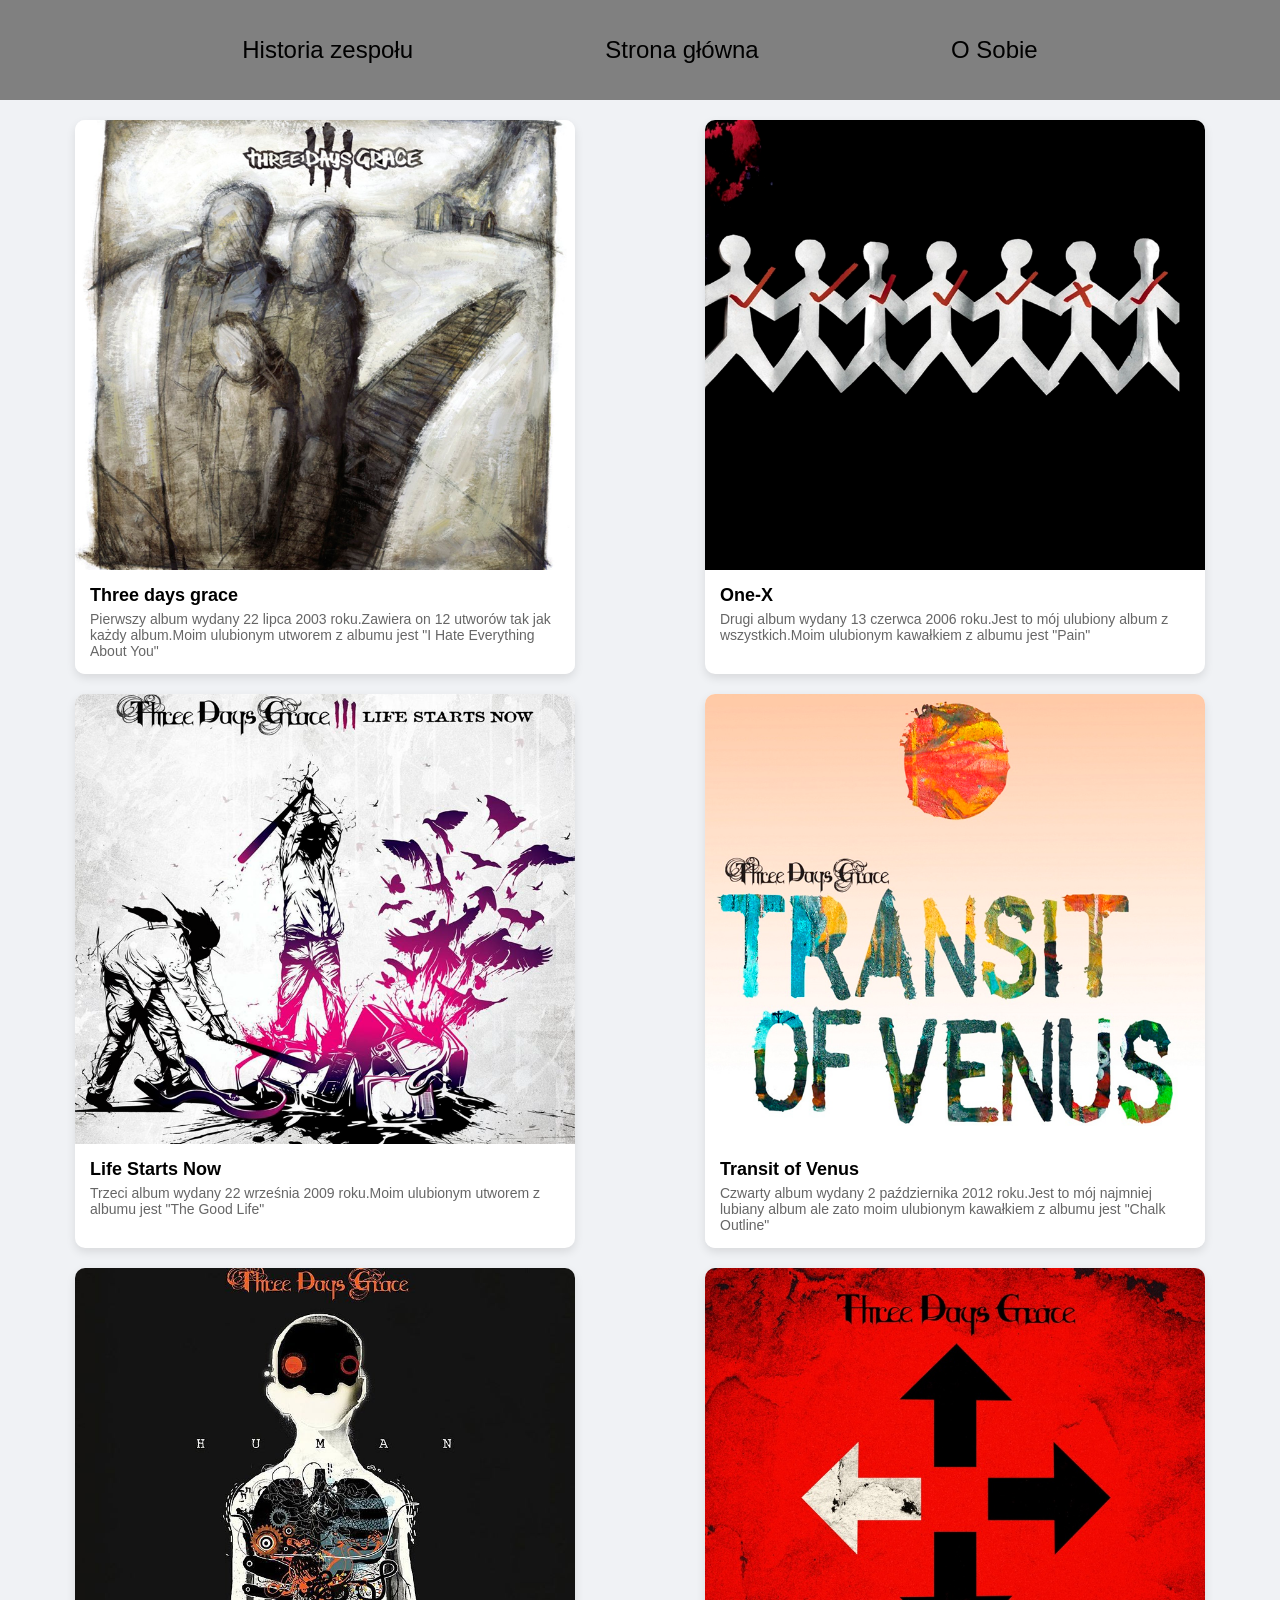
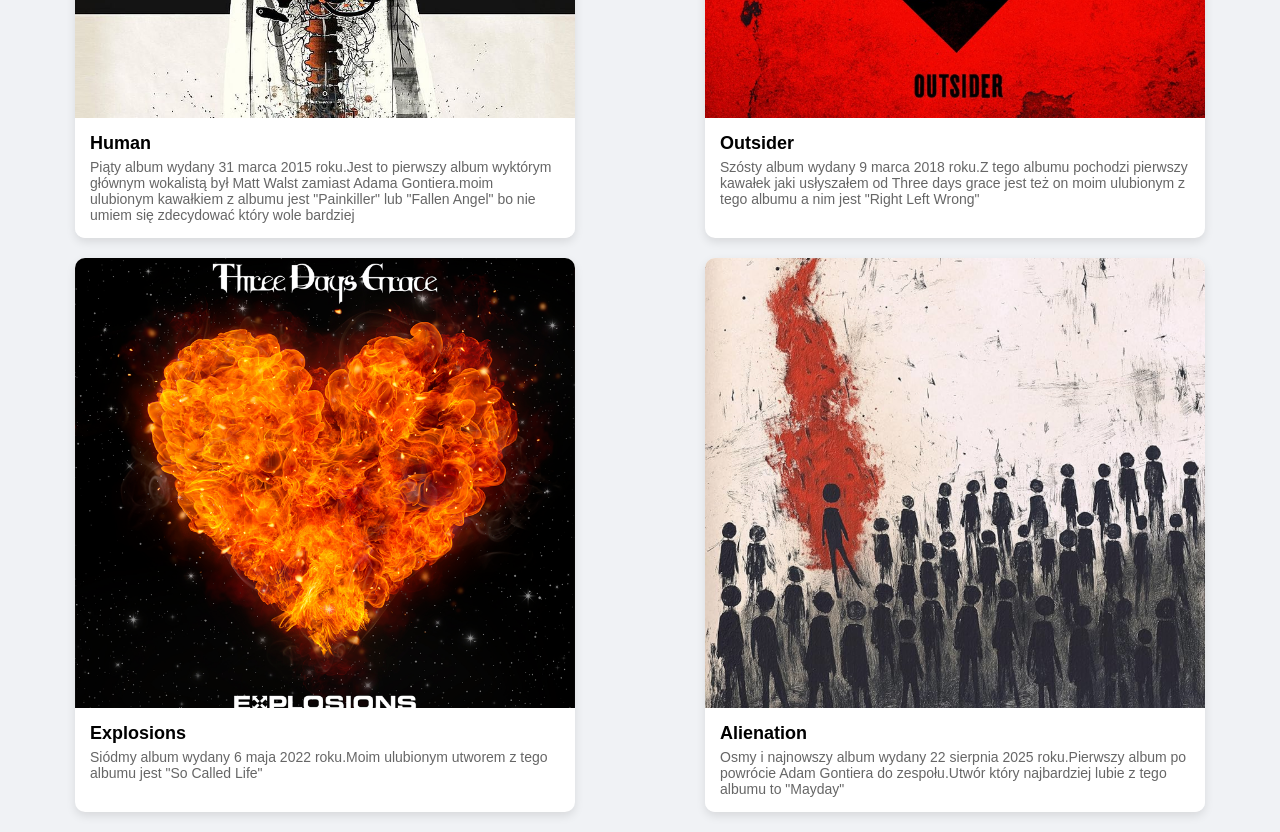
==== albumy.html @ b2f7c8f9 "Add files via upload" ====
<!DOCTYPE html>
<html lang="en">
<head>
    <meta charset="UTF-8">
    <meta name="viewport" content="width=device-width, initial-scale=1.0">
    <title>Albumy-moja strona</title>
    <link rel="stylesheet" href="style.css">
    <link rel="stylesheet" href="stylalbum.css">
</head>
<body>
    <nav class="navbar">
        <a href="historia.html" class="nav-item">Historia zespołu</a>
        <a href="index.html" class="nav-item">Strona główna</a>
        <a href="osobie.html" class="nav-item">O Sobie</a>
    </nav>
<main>
    <section class="gallery">
    <div class="card">
        <img src="3dg.png" alt="Album 1">
        <div class="card-content">
            <h3>Three days grace</h3>
            <p>Pierwszy album wydany 22 lipca 2003 roku.Zawiera on 12 utworów tak jak każdy album.Moim ulubionym utworem z albumu jest "I Hate Everything About You"</p>
        </div>
    </div>

    <div class="card">
        <img src="one-x.png" alt="Album 2">
        <div class="card-content">
            <h3>One-X</h3>
            <p>Drugi album wydany 13 czerwca 2006 roku.Jest to mój ulubiony album z wszystkich.Moim ulubionym kawałkiem z albumu jest "Pain"</p>
        </div>
    </div>

    <div class="card">
        <img src="life.png" alt="Album 3">
        <div class="card-content">
            <h3>Life Starts Now</h3>
            <p>Trzeci album wydany 22 września 2009 roku.Moim ulubionym utworem z albumu jest "The Good Life"</p>
        </div>
    </div>
    <div class="card">
        <img src="transit.png" alt="Album 3">
        <div class="card-content">
            <h3>Transit of Venus</h3>
            <p>Czwarty album wydany 2 października 2012 roku.Jest to mój najmniej lubiany album ale zato moim ulubionym kawałkiem z albumu jest "Chalk Outline" </p>
        </div>
    </div>
    <div class="card">
        <img src="human.jpg" alt="Album 3">
        <div class="card-content">
            <h3>Human</h3>
            <p>Piąty album wydany 31 marca 2015 roku.Jest to pierwszy album wyktórym głównym wokalistą był Matt Walst zamiast Adama Gontiera.moim ulubionym kawałkiem z albumu jest "Painkiller" lub "Fallen Angel" bo nie umiem się zdecydować który wole bardziej</p>
        </div>
    </div>
    <div class="card">
        <img src="outsider.jpg" alt="Album 3">
        <div class="card-content">
            <h3>Outsider</h3>
            <p>Szósty album wydany 9 marca 2018 roku.Z tego albumu pochodzi pierwszy kawałek jaki usłyszałem od Three days grace jest też on moim ulubionym z tego albumu a nim jest "Right Left Wrong"</p>
        </div>
    </div>
    <div class="card">
        <img src="explosions.png" alt="Album 3">
        <div class="card-content">
            <h3>Explosions</h3>
            <p>Siódmy album wydany 6 maja 2022 roku.Moim ulubionym utworem z tego albumu jest "So Called Life"</p>
        </div>
    </div>
    <div class="card">
        <img src="alie.png" alt="Album 3">
        <div class="card-content">
            <h3>Alienation</h3>
            <p>Osmy i najnowszy album wydany 22 sierpnia 2025 roku.Pierwszy album po powrócie Adam Gontiera do zespołu.Utwór który najbardziej lubie z tego albumu to "Mayday"</p>
        </div>
    </div>
    </section>
</main>
</body>
</html>
---- style.css ----
body {
    margin: 0;
    font-family: Arial, sans-serif;
    background-image:url(TDG.jpg);
    background-size: cover;
}

.navbar {
    background-color: #808080; 
    height: 100px;             
    display: flex;
    align-items: center;       
    justify-content: space-evenly; 
    padding: 0 50px;
}

.nav-item {
    text-decoration: none;
    color: black;
    font-size: 24px;
    font-weight: 400;
    transition: color 0.3s;
}

.nav-item:hover {
    color: #dacdcd;
}

.content {
    padding: 40px;
    text-align: center;
}
---- stylalbum.css ----
.gallery {
    display: flex;
    flex-wrap: wrap;         
    justify-content:space-around; 
    gap: 20px;               
    padding: 20px;
    background-color: #f0f2f5;
}

.card {
    background-color: white;
    width: 500px;           
    border-radius: 10px;
    overflow: hidden;        
    box-shadow: 0 4px 10px rgba(0,0,0,0.1);
    display: flex;
    flex-direction: column;  
}

.card img {
    width: 100%;             
    height: 450px;           
    object-fit: cover;       
    display: block;
}

.card-content {
    padding: 15px;
    background-color: white;
}

.card-content h3 {
    margin: 0 0 5px 0;
    font-size: 18px;
}

.card-content p {
    margin: 0;
    font-size: 14px;
    color: #666;
}
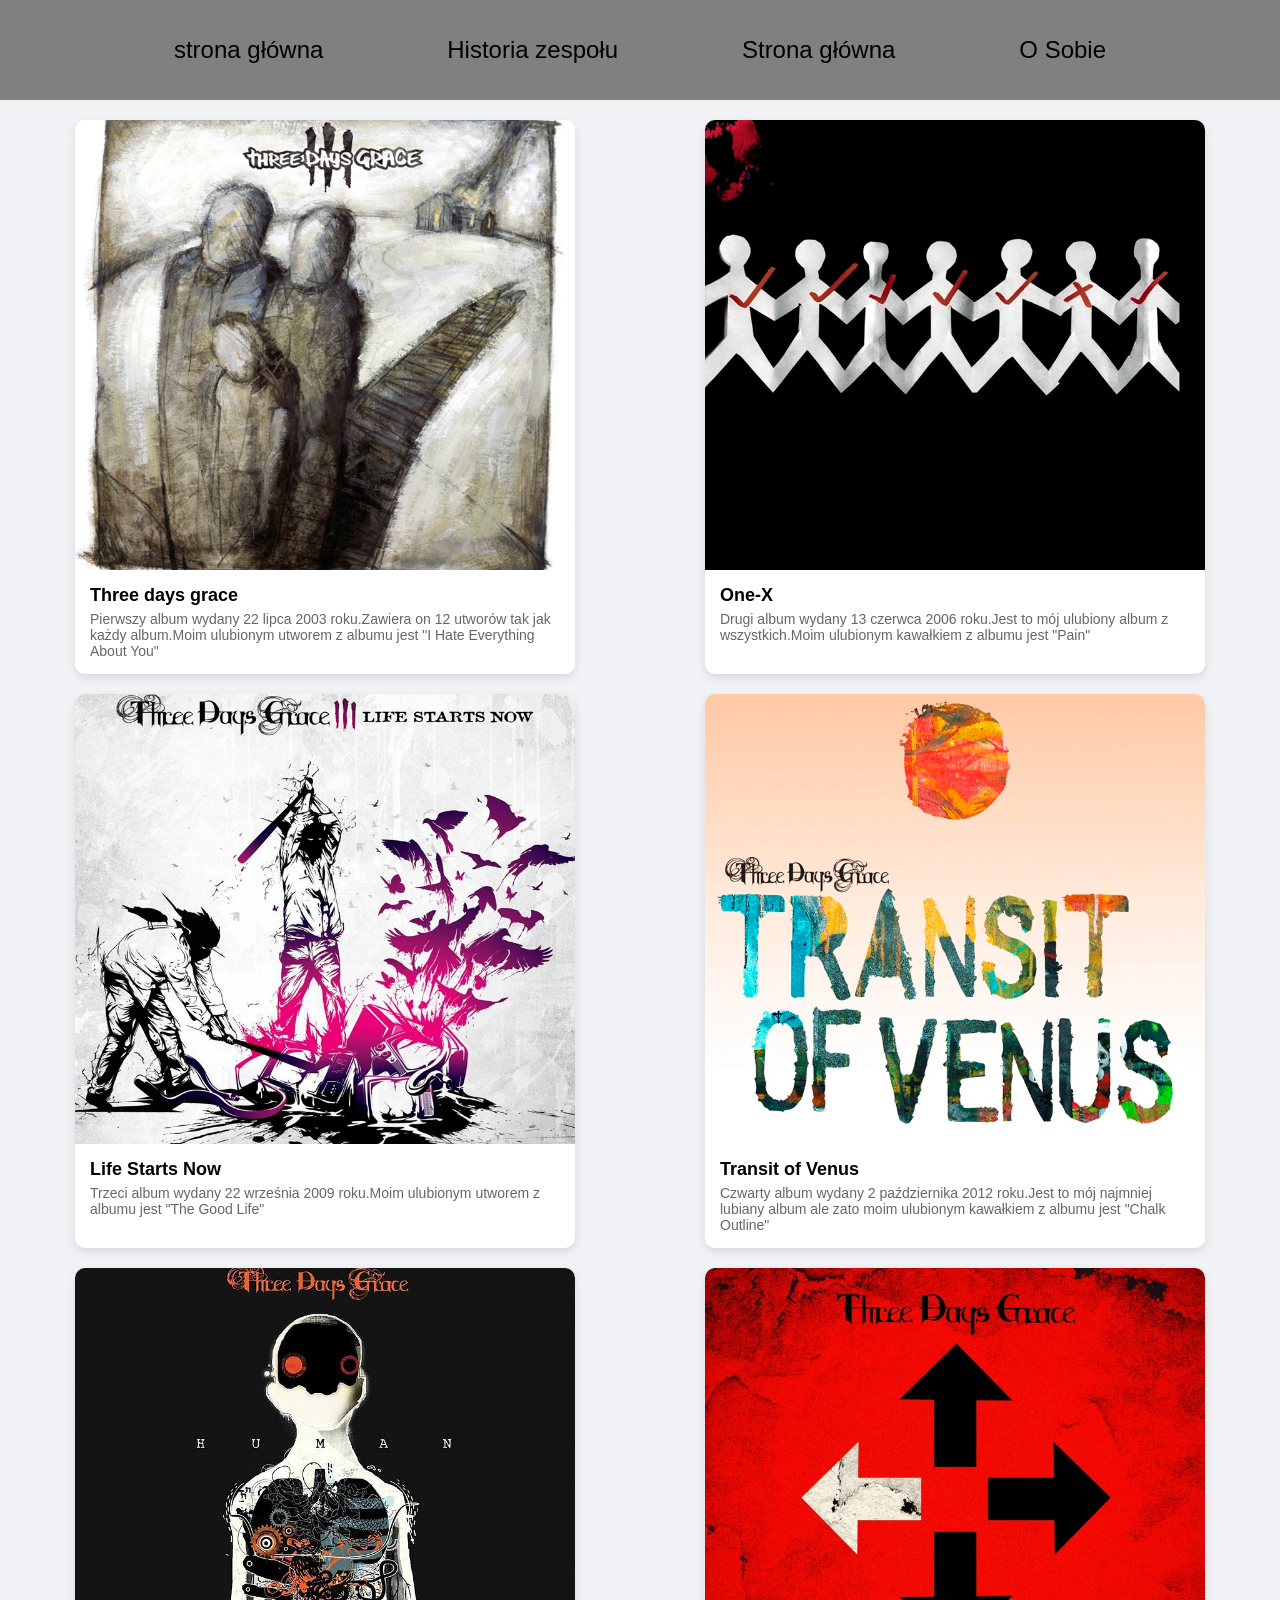
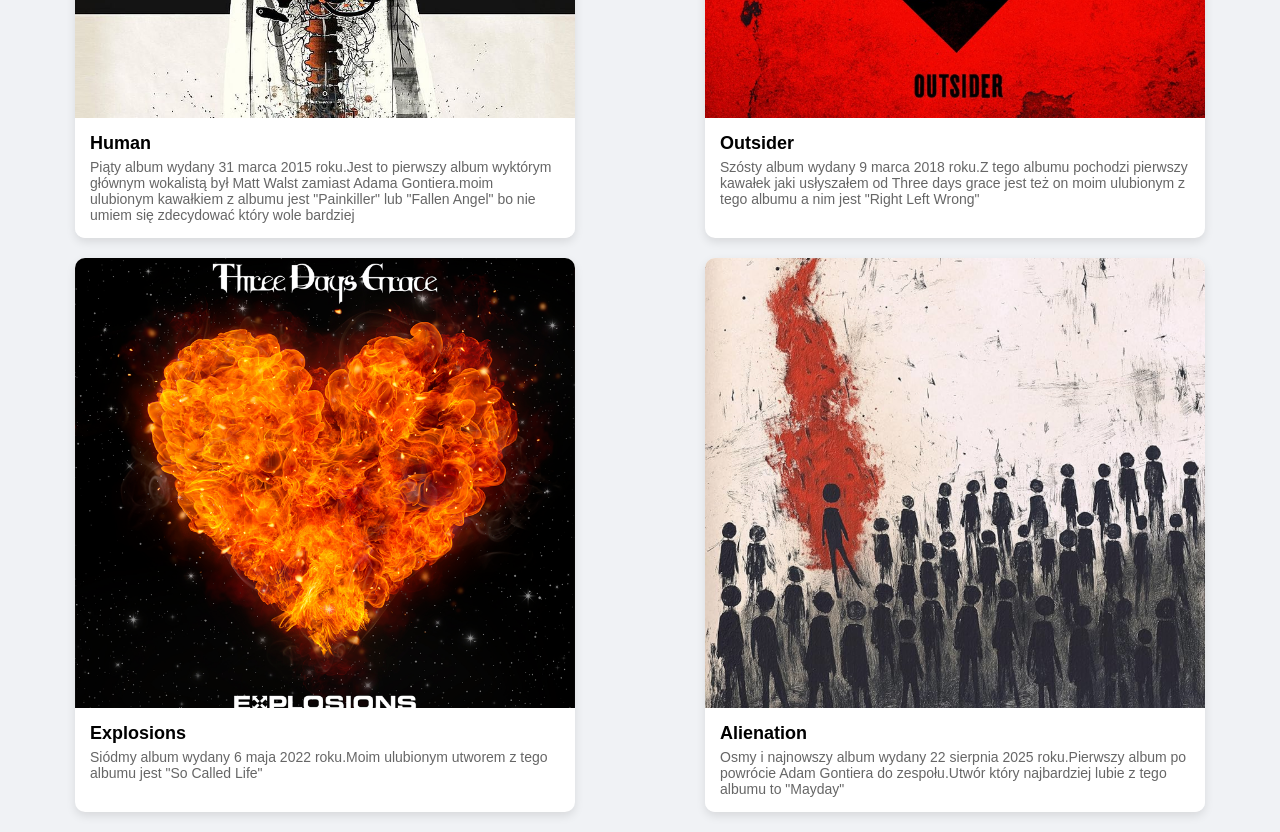
==== commit e2302838: "Update albumy.html" ====
--- a/albumy.html
+++ b/albumy.html
@@ -9,6 +9,7 @@
 </head>
 <body>
     <nav class="navbar">
+        <a href="index.html" class="nav-item">strona główna</a>
         <a href="historia.html" class="nav-item">Historia zespołu</a>
         <a href="index.html" class="nav-item">Strona główna</a>
         <a href="osobie.html" class="nav-item">O Sobie</a>
@@ -16,7 +17,7 @@
 <main>
     <section class="gallery">
     <div class="card">
-        <img src="3dg.png" alt="Album 1">
+        <img src="3dg.png" alt="pierwszy Album ">
         <div class="card-content">
             <h3>Three days grace</h3>
             <p>Pierwszy album wydany 22 lipca 2003 roku.Zawiera on 12 utworów tak jak każdy album.Moim ulubionym utworem z albumu jest "I Hate Everything About You"</p>
@@ -24,7 +25,7 @@
     </div>
 
     <div class="card">
-        <img src="one-x.png" alt="Album 2">
+        <img src="one-x.png" alt="drugi Album ">
         <div class="card-content">
             <h3>One-X</h3>
             <p>Drugi album wydany 13 czerwca 2006 roku.Jest to mój ulubiony album z wszystkich.Moim ulubionym kawałkiem z albumu jest "Pain"</p>
@@ -32,42 +33,42 @@
     </div>
 
     <div class="card">
-        <img src="life.png" alt="Album 3">
+        <img src="life.png" alt="trzeci Album ">
         <div class="card-content">
             <h3>Life Starts Now</h3>
             <p>Trzeci album wydany 22 września 2009 roku.Moim ulubionym utworem z albumu jest "The Good Life"</p>
         </div>
     </div>
     <div class="card">
-        <img src="transit.png" alt="Album 3">
+        <img src="transit.png" alt="czwarty Album ">
         <div class="card-content">
             <h3>Transit of Venus</h3>
             <p>Czwarty album wydany 2 października 2012 roku.Jest to mój najmniej lubiany album ale zato moim ulubionym kawałkiem z albumu jest "Chalk Outline" </p>
         </div>
     </div>
     <div class="card">
-        <img src="human.jpg" alt="Album 3">
+        <img src="human.jpg" alt="piąty Album ">
         <div class="card-content">
             <h3>Human</h3>
             <p>Piąty album wydany 31 marca 2015 roku.Jest to pierwszy album wyktórym głównym wokalistą był Matt Walst zamiast Adama Gontiera.moim ulubionym kawałkiem z albumu jest "Painkiller" lub "Fallen Angel" bo nie umiem się zdecydować który wole bardziej</p>
         </div>
     </div>
     <div class="card">
-        <img src="outsider.jpg" alt="Album 3">
+        <img src="outsider.jpg" alt="szósty Album ">
         <div class="card-content">
             <h3>Outsider</h3>
             <p>Szósty album wydany 9 marca 2018 roku.Z tego albumu pochodzi pierwszy kawałek jaki usłyszałem od Three days grace jest też on moim ulubionym z tego albumu a nim jest "Right Left Wrong"</p>
         </div>
     </div>
     <div class="card">
-        <img src="explosions.png" alt="Album 3">
+        <img src="explosions.png" alt="siódmy Album ">
         <div class="card-content">
             <h3>Explosions</h3>
             <p>Siódmy album wydany 6 maja 2022 roku.Moim ulubionym utworem z tego albumu jest "So Called Life"</p>
         </div>
     </div>
     <div class="card">
-        <img src="alie.png" alt="Album 3">
+        <img src="alie.png" alt="osmy Album ">
         <div class="card-content">
             <h3>Alienation</h3>
             <p>Osmy i najnowszy album wydany 22 sierpnia 2025 roku.Pierwszy album po powrócie Adam Gontiera do zespołu.Utwór który najbardziej lubie z tego albumu to "Mayday"</p>
@@ -76,4 +77,4 @@
     </section>
 </main>
 </body>
-</html>+</html>
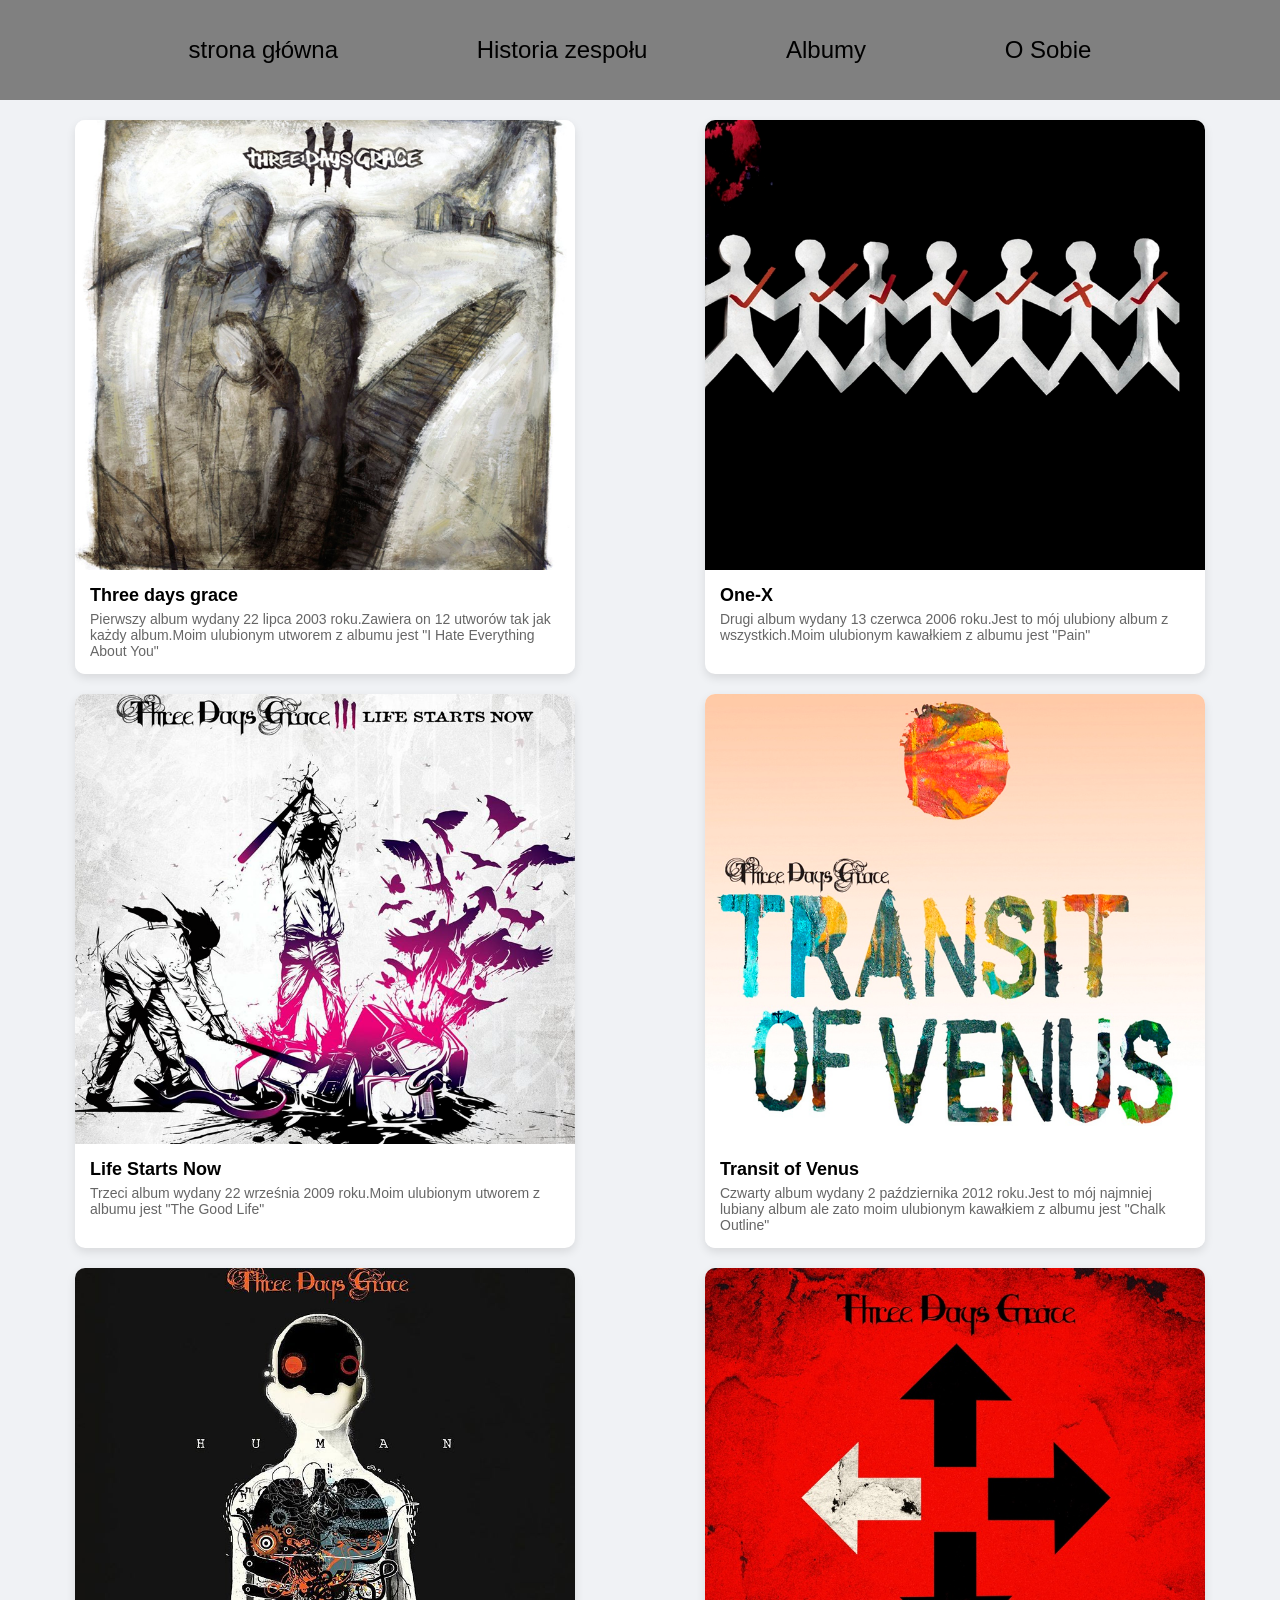
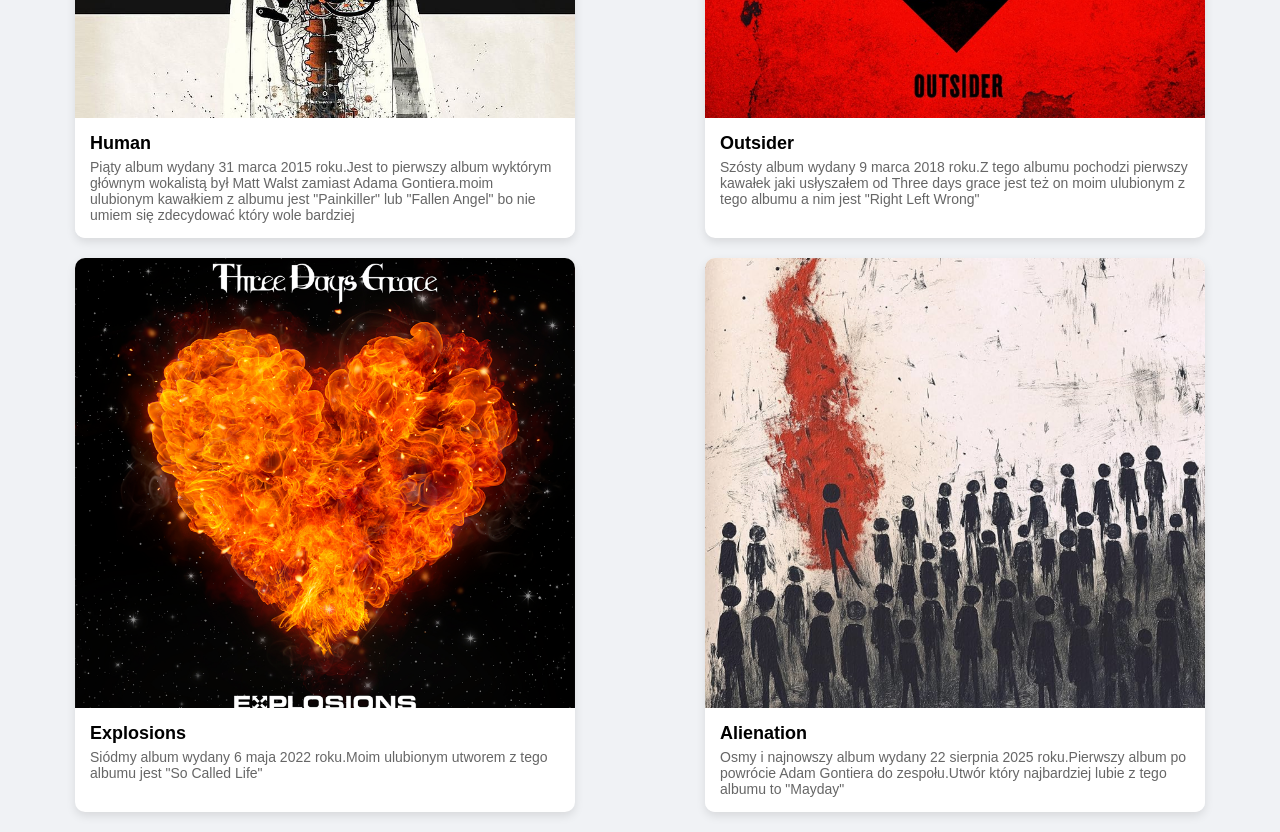
==== commit b05636d1: "Update albumy.html" ====
--- a/albumy.html
+++ b/albumy.html
@@ -11,7 +11,7 @@
     <nav class="navbar">
         <a href="index.html" class="nav-item">strona główna</a>
         <a href="historia.html" class="nav-item">Historia zespołu</a>
-        <a href="index.html" class="nav-item">Strona główna</a>
+        <a href="albumy.html" class="nav-item">Albumy</a>
         <a href="osobie.html" class="nav-item">O Sobie</a>
     </nav>
 <main>
